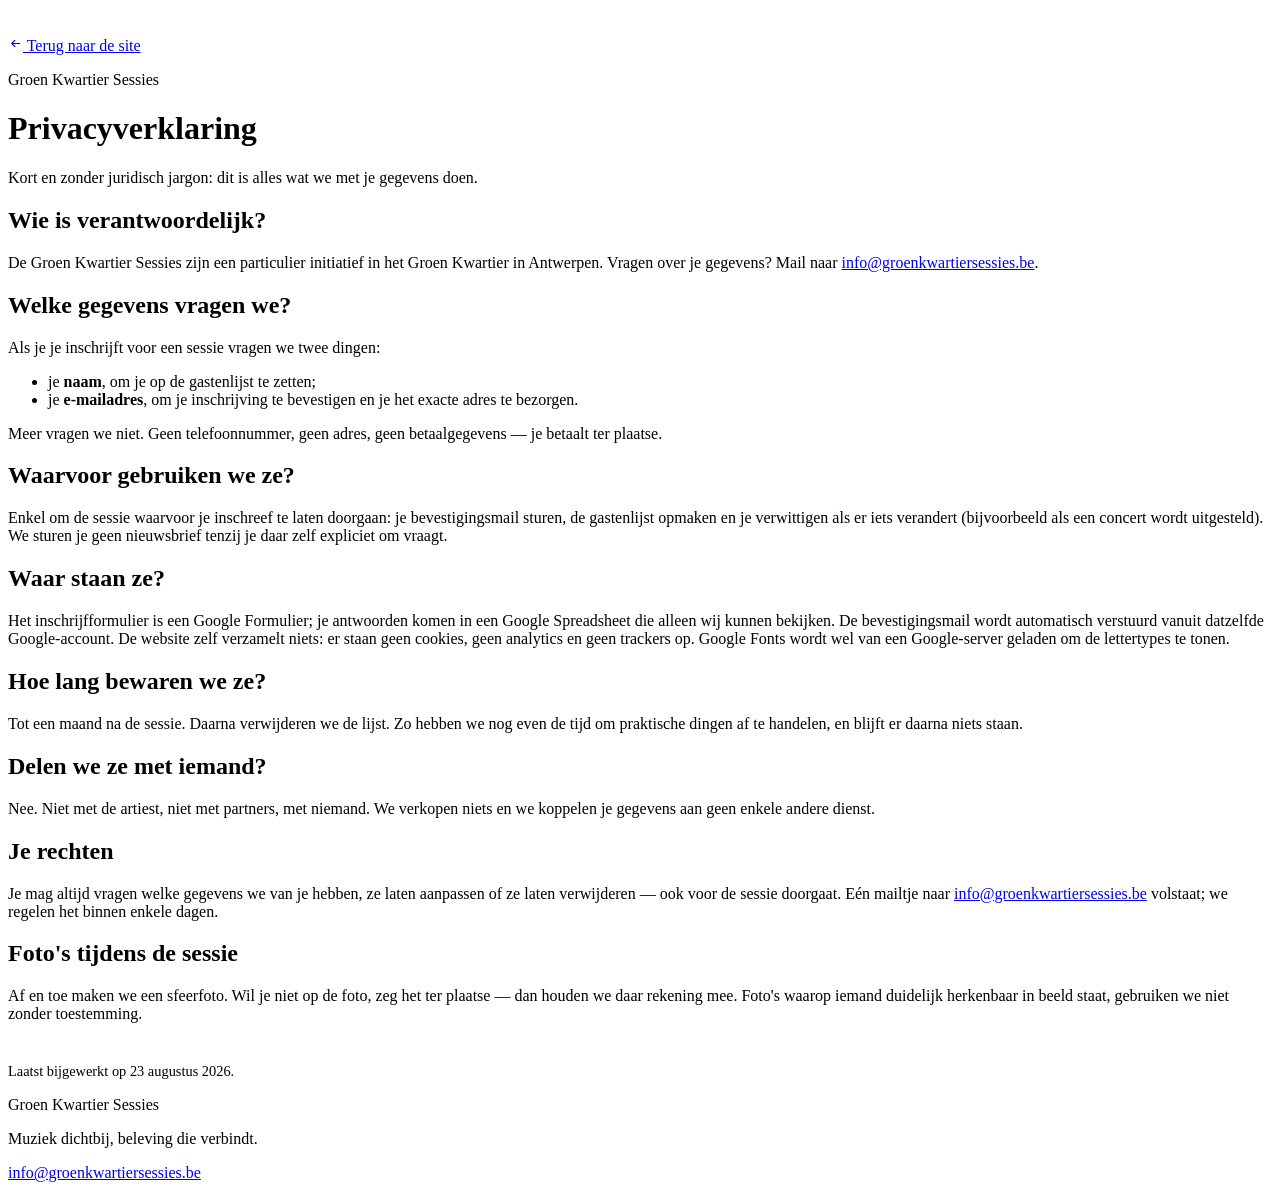
==== privacy.html @ 730a10f9 "Eerste versie van de site" ====
<!DOCTYPE html>
<html lang="nl">
<head>
<meta charset="utf-8">
<meta name="viewport" content="width=device-width, initial-scale=1">
<title>Privacyverklaring | Groen Kwartier Sessies</title>
<meta name="description" content="Hoe de Groen Kwartier Sessies met je gegevens omgaan: welke gegevens we vragen, waarvoor, hoe lang we ze bewaren en hoe je ze laat verwijderen.">
<meta name="robots" content="noindex, follow">
<link rel="canonical" href="https://groenkwartiersessies.be/privacy.html">
<meta name="theme-color" content="#41462F">
<link rel="icon" href="img/favicon.svg" type="image/svg+xml">
<link rel="apple-touch-icon" href="img/favicon.svg">
<link rel="preconnect" href="https://fonts.googleapis.com">
<link rel="preconnect" href="https://fonts.gstatic.com" crossorigin>
<link href="https://fonts.googleapis.com/css2?family=Cormorant+Garamond:ital,wght@0,400;0,600;1,400&family=Lato:wght@400;700&family=Petit+Formal+Script&display=swap" rel="stylesheet">
<link rel="stylesheet" href="css/stijl.css">
</head>
<body>

<div class="wrap" style="padding-top:1.75rem">
  <a class="knop knop--terug" href="index.html">
    <svg viewBox="0 0 24 24" width="15" height="15" fill="none" stroke="currentColor" stroke-width="1.8" aria-hidden="true">
      <path d="M19 12H6m0 0 5-5m-5 5 5 5" stroke-linecap="round" stroke-linejoin="round"/>
    </svg>
    Terug naar de site
  </a>
</div>

<header class="wrap event-kop">
  <p class="label">Groen Kwartier Sessies</p>
  <h1>Privacyverklaring</h1>
</header>

<main class="wrap tekstpagina">

  <p>Kort en zonder juridisch jargon: dit is alles wat we met je gegevens doen.</p>

  <h2>Wie is verantwoordelijk?</h2>
  <p>De Groen Kwartier Sessies zijn een particulier initiatief in het Groen Kwartier in Antwerpen.
    Vragen over je gegevens? Mail naar
    <a href="mailto:info@groenkwartiersessies.be">info@groenkwartiersessies.be</a>.</p>

  <h2>Welke gegevens vragen we?</h2>
  <p>Als je je inschrijft voor een sessie vragen we twee dingen:</p>
  <ul>
    <li>je <strong>naam</strong>, om je op de gastenlijst te zetten;</li>
    <li>je <strong>e-mailadres</strong>, om je inschrijving te bevestigen en je het exacte adres
      te bezorgen.</li>
  </ul>
  <p>Meer vragen we niet. Geen telefoonnummer, geen adres, geen betaalgegevens — je betaalt
    ter plaatse.</p>

  <h2>Waarvoor gebruiken we ze?</h2>
  <p>Enkel om de sessie waarvoor je inschreef te laten doorgaan: je bevestigingsmail sturen,
    de gastenlijst opmaken en je verwittigen als er iets verandert (bijvoorbeeld als een concert
    wordt uitgesteld). We sturen je geen nieuwsbrief tenzij je daar zelf expliciet om vraagt.</p>

  <h2>Waar staan ze?</h2>
  <p>Het inschrijfformulier is een Google Formulier; je antwoorden komen in een Google
    Spreadsheet die alleen wij kunnen bekijken. De bevestigingsmail wordt automatisch verstuurd
    vanuit datzelfde Google-account. De website zelf verzamelt niets: er staan geen cookies,
    geen analytics en geen trackers op. Google Fonts wordt wel van een Google-server geladen om
    de lettertypes te tonen.</p>

  <h2>Hoe lang bewaren we ze?</h2>
  <p>Tot een maand na de sessie. Daarna verwijderen we de lijst. Zo hebben we nog even de tijd om
    praktische dingen af te handelen, en blijft er daarna niets staan.</p>

  <h2>Delen we ze met iemand?</h2>
  <p>Nee. Niet met de artiest, niet met partners, met niemand. We verkopen niets en we koppelen
    je gegevens aan geen enkele andere dienst.</p>

  <h2>Je rechten</h2>
  <p>Je mag altijd vragen welke gegevens we van je hebben, ze laten aanpassen of ze laten
    verwijderen — ook voor de sessie doorgaat. Eén mailtje naar
    <a href="mailto:info@groenkwartiersessies.be">info@groenkwartiersessies.be</a> volstaat;
    we regelen het binnen enkele dagen.</p>

  <h2>Foto's tijdens de sessie</h2>
  <p>Af en toe maken we een sfeerfoto. Wil je niet op de foto, zeg het ter plaatse — dan houden
    we daar rekening mee. Foto's waarop iemand duidelijk herkenbaar in beeld staat, gebruiken we
    niet zonder toestemming.</p>

  <p style="margin-top:2.5rem;font-size:.9rem;color:var(--tekst-zacht)">
    Laatst bijgewerkt op 23 augustus 2026.</p>

</main>

<footer class="voet">
  <div class="wrap">
    <p class="voet-titel">Groen Kwartier Sessies</p>
    <p class="voet-slogan">Muziek dichtbij, beleving die verbindt.</p>
    <p><a href="mailto:info@groenkwartiersessies.be">info@groenkwartiersessies.be</a></p>
  </div>
</footer>

</body>
</html>
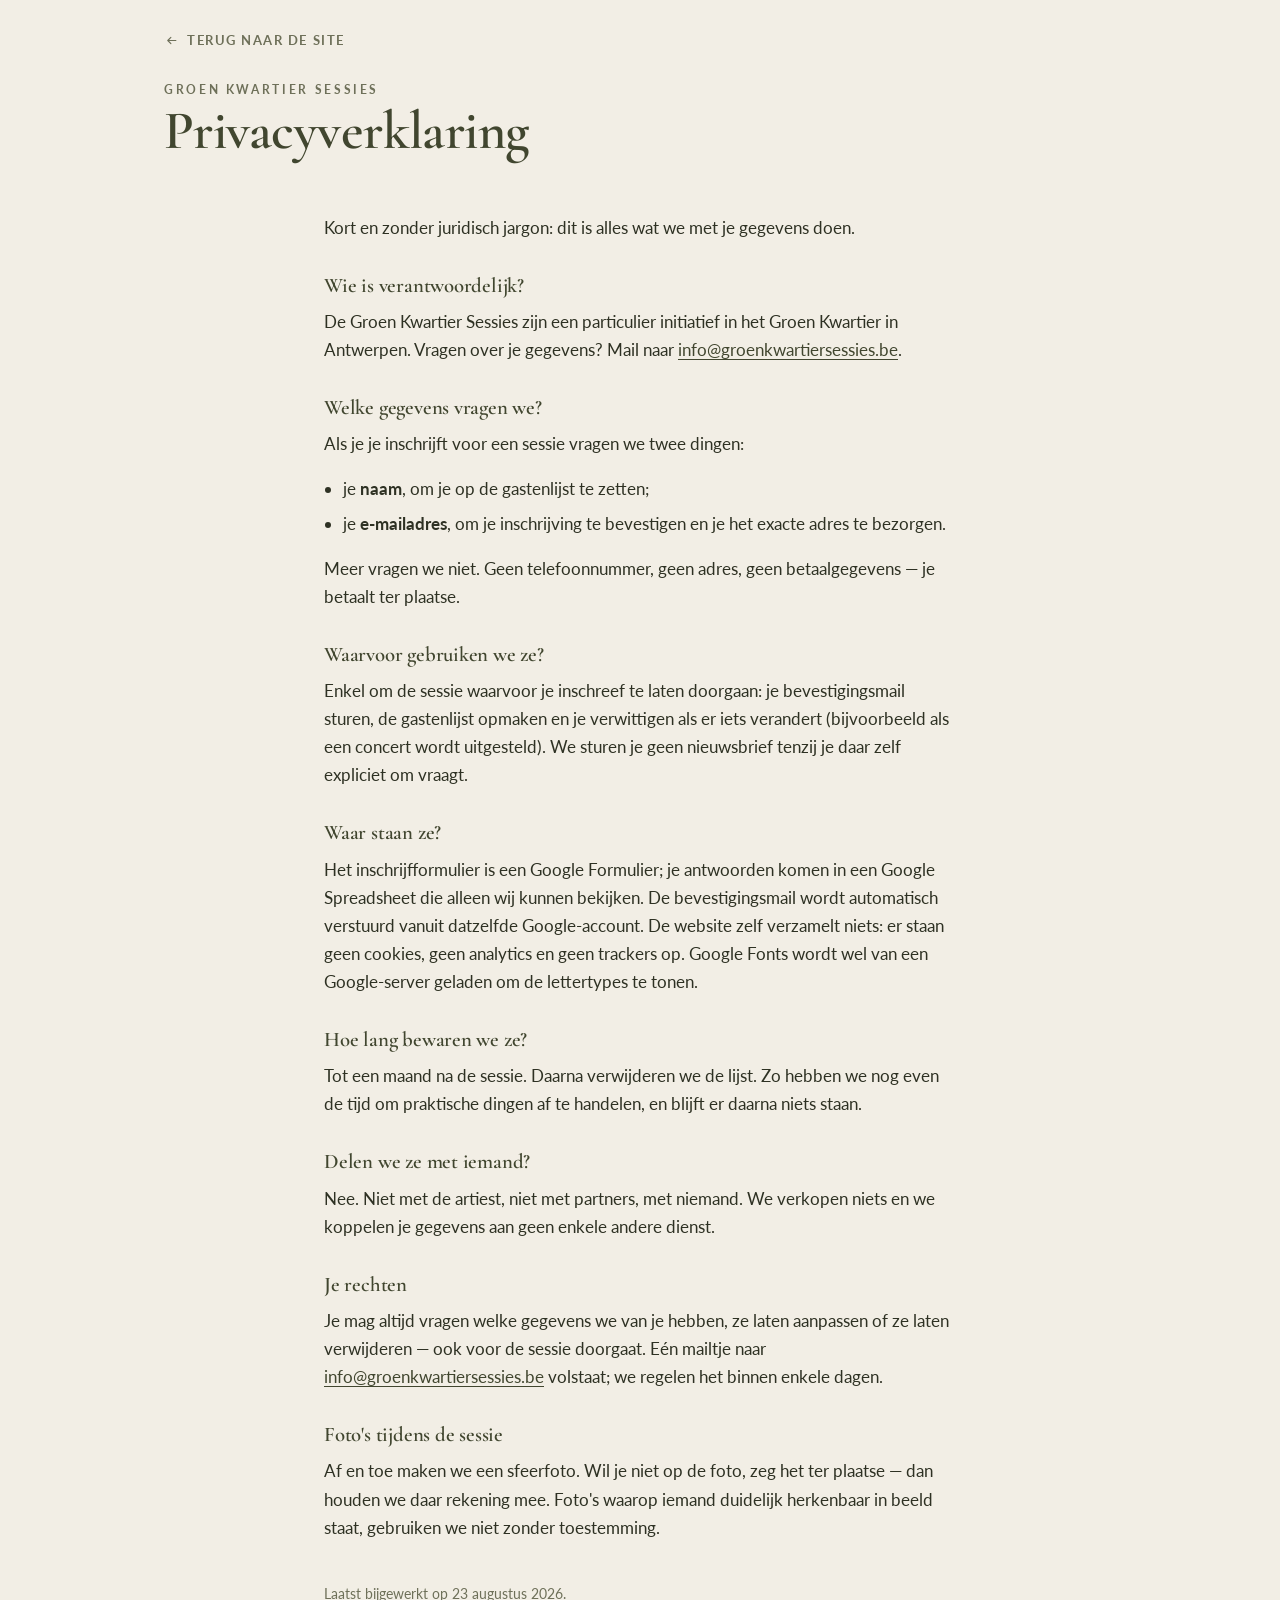
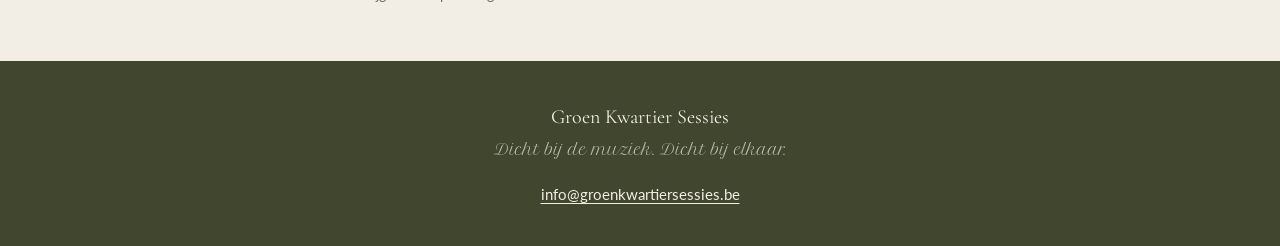
==== commit 9a6b0075: "Nieuwe baseline en herschreven intro" ====
--- a/privacy.html
+++ b/privacy.html
@@ -89,7 +89,7 @@
 <footer class="voet">
   <div class="wrap">
     <p class="voet-titel">Groen Kwartier Sessies</p>
-    <p class="voet-slogan">Muziek dichtbij, beleving die verbindt.</p>
+    <p class="voet-slogan">Dicht bij de muziek. Dicht bij elkaar.</p>
     <p><a href="mailto:info@groenkwartiersessies.be">info@groenkwartiersessies.be</a></p>
   </div>
 </footer>
--- a/css/stijl.css
+++ b/css/stijl.css
@@ -0,0 +1,526 @@
+/* ==========================================================================
+   Groen Kwartier Sessies — stijl.css
+   Eén stijlbestand voor de hele site. Kleuren en sfeer volgen de poster.
+   Mobiel eerst.
+   ========================================================================== */
+
+:root {
+  --groen-donker: #41462F;
+  --groen-mid:    #5A6142;
+  --creme:        #F2EEE5;
+  --zand:         #EAE0D6;
+  --beige:        #E2D2C3;
+  --tekst:        #2E3123;
+  --tekst-zacht:  #6E7059;
+  --wit:          #FBF9F4;
+
+  --serif:  "Cormorant Garamond", Georgia, "Times New Roman", serif;
+  --script: "Petit Formal Script", "Dancing Script", cursive;
+  --sans:   "Lato", -apple-system, BlinkMacSystemFont, "Segoe UI", Helvetica, Arial, sans-serif;
+
+  --radius:    14px;
+  --radius-s:  10px;
+  --maxbreed:  62rem;
+  --schaduw:   0 1px 2px rgba(65, 70, 47, .06), 0 8px 24px rgba(65, 70, 47, .07);
+}
+
+/* --- Basis ---------------------------------------------------------------- */
+
+*, *::before, *::after { box-sizing: border-box; }
+
+html { -webkit-text-size-adjust: 100%; scroll-behavior: smooth; }
+
+body {
+  margin: 0;
+  background: var(--creme);
+  color: var(--tekst);
+  font-family: var(--sans);
+  font-size: 1.0625rem;
+  line-height: 1.65;
+  font-weight: 400;
+  -webkit-font-smoothing: antialiased;
+}
+
+img { max-width: 100%; height: auto; display: block; }
+
+a { color: var(--groen-donker); text-decoration-thickness: 1px; text-underline-offset: 3px; }
+a:hover { color: var(--groen-mid); }
+
+h1, h2, h3 {
+  font-family: var(--serif);
+  color: var(--groen-donker);
+  font-weight: 600;
+  line-height: 1.15;
+  margin: 0 0 .5em;
+  letter-spacing: -0.01em;
+}
+
+h1 { font-size: clamp(2.1rem, 8vw, 3.4rem); }
+h2 { font-size: clamp(1.5rem, 5vw, 2rem); }
+h3 { font-size: 1.2rem; }
+
+p { margin: 0 0 1em; }
+
+.wrap {
+  width: 100%;
+  max-width: var(--maxbreed);
+  margin-inline: auto;
+  padding-inline: 1.25rem;
+}
+
+.visueel-verborgen {
+  position: absolute; width: 1px; height: 1px; padding: 0; margin: -1px;
+  overflow: hidden; clip: rect(0 0 0 0); white-space: nowrap; border: 0;
+}
+
+/* Klein label in kapitalen met ruime spatiëring — zoals op de poster */
+.label {
+  font-family: var(--sans);
+  font-size: .75rem;
+  font-weight: 700;
+  letter-spacing: .22em;
+  text-transform: uppercase;
+  color: var(--tekst-zacht);
+  margin: 0;
+}
+
+.script {
+  font-family: var(--script);
+  font-weight: 400;
+  color: var(--groen-mid);
+}
+
+/* --- Sitekop ------------------------------------------------------------- */
+
+.sitekop {
+  text-align: center;
+  padding: 2.75rem 0 1.5rem;
+}
+
+.sitekop .label { margin-bottom: .85rem; }
+
+.sitekop h1 { margin-bottom: .25rem; }
+
+.sitekop .ondertitel {
+  font-family: var(--serif);
+  font-size: clamp(1.05rem, 3.6vw, 1.35rem);
+  letter-spacing: .16em;
+  text-transform: uppercase;
+  color: var(--groen-mid);
+  margin: 0;
+}
+/* Volgt er nog een slogan onder de ondertitel, dan hoort daar ruimte tussen. */
+.sitekop .ondertitel + .slogan { margin-top: .9rem; }
+
+.sitekop .slogan {
+  font-family: var(--script);
+  font-size: clamp(1.25rem, 4.6vw, 1.7rem);
+  color: var(--groen-mid);
+  margin: 0;
+}
+
+.sierlijn {
+  border: 0;
+  height: 1px;
+  max-width: 12rem;
+  margin: 1.75rem auto;
+  background-image: linear-gradient(to right, transparent, var(--beige) 20%, var(--beige) 80%, transparent);
+}
+
+/* --- Blokken ------------------------------------------------------------- */
+
+section { padding-block: 1.5rem; }
+
+.intro {
+  max-width: 40rem;
+  margin-inline: auto;
+  text-align: center;
+  font-size: 1.09rem;
+}
+
+.kop-met-lijn {
+  display: flex;
+  align-items: center;
+  gap: 1rem;
+  margin-bottom: 1.5rem;
+}
+.kop-met-lijn h2 { margin: 0; white-space: nowrap; }
+.kop-met-lijn::after {
+  content: "";
+  flex: 1;
+  height: 1px;
+  background: var(--beige);
+}
+
+/* Donkergroene balk, zoals de "open bar"-balk op de poster */
+.balk {
+  background: var(--groen-donker);
+  color: var(--creme);
+  border-radius: var(--radius);
+  padding: 1.4rem 1.5rem;
+  text-align: center;
+}
+.balk .label { color: rgba(242, 238, 229, .72); }
+.balk .groot {
+  font-family: var(--script);
+  font-size: clamp(1.5rem, 6vw, 2.1rem);
+  margin: .35rem 0 0;
+  line-height: 1.2;
+}
+.balk .balk-iconen {
+  display: flex;
+  justify-content: center;
+  gap: 1.1rem;
+  margin-top: .9rem;
+  color: rgba(242, 238, 229, .8);
+}
+.balk .balk-iconen svg { width: 22px; height: 22px; }
+
+/* --- Sessiekaarten ------------------------------------------------------- */
+
+.sessies { display: grid; gap: 1.25rem; }
+
+.sessie {
+  background: var(--zand);
+  border-radius: var(--radius);
+  box-shadow: var(--schaduw);
+  overflow: hidden;
+  display: grid;
+  grid-template-columns: 1fr;
+}
+
+.sessie-foto {
+  aspect-ratio: 1 / 1;
+  overflow: hidden;
+  background: var(--beige);
+}
+.sessie-foto img { width: 100%; height: 100%; object-fit: cover; }
+
+.sessie-inhoud { padding: 1.5rem; }
+
+.sessie h3 {
+  font-size: clamp(1.6rem, 6vw, 2.1rem);
+  margin-bottom: .1rem;
+}
+.sessie .sessie-tussentitel {
+  font-family: var(--serif);
+  font-style: italic;
+  font-size: 1.1rem;
+  color: var(--tekst-zacht);
+  margin: 0 0 1rem;
+}
+
+.badge {
+  display: inline-block;
+  font-family: var(--sans);
+  font-size: .68rem;
+  font-weight: 700;
+  letter-spacing: .18em;
+  text-transform: uppercase;
+  padding: .3rem .65rem;
+  border-radius: 999px;
+  background: var(--groen-donker);
+  color: var(--creme);
+  vertical-align: middle;
+}
+.badge--volzet { background: #8A5A46; }
+
+/* --- Detailrij met lijn-iconen ------------------------------------------- */
+
+.details {
+  list-style: none;
+  margin: 0 0 1.5rem;
+  padding: 0;
+  display: grid;
+  gap: .9rem;
+}
+
+.details li {
+  display: flex;
+  align-items: flex-start;
+  gap: .75rem;
+}
+
+.details svg {
+  flex: none;
+  width: 26px;
+  height: 26px;
+  margin-top: .1rem;
+  color: var(--groen-mid);
+}
+
+.details .dt {
+  display: block;
+  font-size: .7rem;
+  font-weight: 700;
+  letter-spacing: .18em;
+  text-transform: uppercase;
+  color: var(--tekst-zacht);
+}
+.details .dd {
+  display: block;
+  font-family: var(--serif);
+  font-size: 1.15rem;
+  color: var(--groen-donker);
+  line-height: 1.3;
+}
+
+/* Variant op de eventpagina: kaartjes naast elkaar, gescheiden door lijntjes */
+.details--rij {
+  gap: 0;
+  background: var(--zand);
+  border-radius: var(--radius);
+  padding: .5rem;
+}
+.details--rij li {
+  padding: .95rem 1rem;
+  border-bottom: 1px solid var(--beige);
+}
+.details--rij li:last-child { border-bottom: 0; }
+
+/* --- Knoppen ------------------------------------------------------------- */
+
+.knop {
+  display: inline-flex;
+  align-items: center;
+  gap: .5rem;
+  background: var(--groen-donker);
+  color: var(--creme);
+  font-family: var(--sans);
+  font-size: .8rem;
+  font-weight: 700;
+  letter-spacing: .14em;
+  text-transform: uppercase;
+  text-decoration: none;
+  padding: .95rem 1.5rem;
+  border-radius: 999px;
+  border: 1px solid var(--groen-donker);
+  transition: background .15s ease, color .15s ease;
+}
+.knop:hover, .knop:focus-visible { background: var(--groen-mid); color: var(--creme); }
+
+.knop--uit {
+  background: transparent;
+  color: var(--tekst-zacht);
+  border-color: var(--beige);
+  cursor: not-allowed;
+  pointer-events: none;
+}
+
+.knop--terug {
+  background: none;
+  border: 0;
+  color: var(--tekst-zacht);
+  padding: 0;
+  letter-spacing: .12em;
+}
+.knop--terug:hover { color: var(--groen-donker); background: none; }
+
+:focus-visible { outline: 2px solid var(--groen-mid); outline-offset: 3px; }
+
+/* --- Praktisch-blokken --------------------------------------------------- */
+
+.praktisch { display: grid; gap: 1rem; }
+
+.praktisch article {
+  background: var(--wit);
+  border: 1px solid var(--beige);
+  border-radius: var(--radius-s);
+  padding: 1.25rem;
+}
+.praktisch h3 { font-size: 1.05rem; margin-bottom: .35rem; }
+.praktisch p { margin: 0; font-size: .97rem; }
+
+.lege-agenda {
+  background: var(--zand);
+  border-radius: var(--radius);
+  padding: 2.5rem 1.5rem;
+  text-align: center;
+  font-family: var(--serif);
+  font-size: 1.2rem;
+  color: var(--groen-donker);
+}
+
+/* --- Eventpagina --------------------------------------------------------- */
+
+.event-kop { padding-top: 1.5rem; }
+
+.event-kop .datumregel {
+  font-family: var(--serif);
+  font-size: clamp(1.05rem, 4vw, 1.3rem);
+  color: var(--groen-mid);
+  margin: 0;
+}
+
+.artiestfoto {
+  border-radius: var(--radius);
+  overflow: hidden;
+  box-shadow: var(--schaduw);
+  margin-bottom: .6rem;
+}
+figure { margin: 0 0 2rem; }
+figcaption {
+  font-size: .8rem;
+  color: var(--tekst-zacht);
+  text-align: right;
+}
+
+/* Sfeerbeeld op de homepage. De bronfoto is 800px breed, dus niet groter
+   tonen dan dat — anders wordt ze zichtbaar zacht. */
+.sfeerbeeld {
+  max-width: 50rem;
+  margin: 1.5rem auto 0;
+}
+.sfeerbeeld img {
+  width: 100%;
+  border-radius: var(--radius);
+  box-shadow: var(--schaduw);
+}
+.sfeerbeeld figcaption {
+  max-width: none;
+  text-align: center;
+  margin-top: .7rem;
+  font-family: var(--sans);
+  font-size: .7rem;
+  font-weight: 700;
+  letter-spacing: .2em;
+  text-transform: uppercase;
+  color: var(--tekst-zacht);
+}
+
+.bio { max-width: 40rem; }
+.bio .citaat {
+  font-family: var(--serif);
+  font-style: italic;
+  font-size: 1.25rem;
+  color: var(--groen-donker);
+  border-left: 2px solid var(--beige);
+  padding-left: 1.1rem;
+  margin: 1.5rem 0;
+}
+
+/* Inschrijfblok */
+.inschrijven {
+  background: var(--zand);
+  border-radius: var(--radius);
+  padding: 1.5rem 1.25rem;
+}
+.inschrijven .aanwijzing {
+  font-size: .97rem;
+  color: var(--tekst-zacht);
+  margin-bottom: 1rem;
+}
+.inschrijven iframe {
+  width: 100%;
+  min-height: 760px;
+  border: 0;
+  border-radius: var(--radius-s);
+  background: var(--creme);
+  display: block;
+}
+.privacyregel {
+  font-size: .85rem;
+  color: var(--tekst-zacht);
+  margin: 1rem 0 0;
+}
+
+.volzet-blok {
+  background: var(--zand);
+  border-radius: var(--radius);
+  padding: 2.5rem 1.5rem;
+  text-align: center;
+}
+.volzet-blok h3 { font-size: 1.5rem; }
+.volzet-blok p:last-child { margin-bottom: 0; }
+
+/* Plek die nog ingevuld moet worden — valt op tijdens het bouwen,
+   maar blijft leesbaar mocht ze per ongeluk live gaan. */
+.invullen {
+  background: #F6E7C9;
+  border-bottom: 2px dotted #B08947;
+  padding: 0 .25em;
+  border-radius: 3px;
+}
+
+/* --- Voettekst ----------------------------------------------------------- */
+
+.voet {
+  background: var(--groen-donker);
+  color: rgba(242, 238, 229, .85);
+  margin-top: 3.5rem;
+  padding: 2.5rem 0;
+  text-align: center;
+  font-size: .92rem;
+}
+.voet a { color: var(--creme); }
+.voet .voet-titel {
+  font-family: var(--serif);
+  font-size: 1.25rem;
+  color: var(--creme);
+  margin-bottom: .2rem;
+}
+.voet .voet-slogan {
+  font-family: var(--script);
+  color: rgba(242, 238, 229, .7);
+  margin-bottom: 1.25rem;
+}
+/* Staat er geen slogan onder de titel (homepage), dan neemt het volgende
+   blokje die ruimte over. */
+.voet .voet-titel + p:not(.voet-slogan) { margin-top: 1.05rem; }
+.voet p:last-child { margin-bottom: 0; }
+
+/* --- Tekstpagina (privacy) ---------------------------------------------- */
+
+.tekstpagina { max-width: 42rem; margin-inline: auto; padding-top: 1.5rem; }
+.tekstpagina h2 { font-size: 1.3rem; margin-top: 2rem; }
+.tekstpagina ul { padding-left: 1.2rem; }
+.tekstpagina li { margin-bottom: .4rem; }
+
+/* --- Vanaf tablet ------------------------------------------------------- */
+
+@media (min-width: 40rem) {
+  section { padding-block: 2.25rem; }
+
+  .sessie { grid-template-columns: 15rem 1fr; align-items: stretch; }
+  .sessie-foto { aspect-ratio: auto; height: 100%; min-height: 15rem; }
+  .sessie-inhoud { padding: 2rem; }
+
+  .details { grid-template-columns: repeat(2, minmax(0, 1fr)); gap: 1.1rem 1.5rem; }
+
+  .details--rij {
+    grid-template-columns: repeat(4, minmax(0, 1fr));
+    gap: 0;
+    padding: .75rem .5rem;
+  }
+  .details--rij li {
+    border-bottom: 0;
+    border-right: 1px solid var(--beige);
+    flex-direction: column;
+    align-items: center;
+    text-align: center;
+    gap: .5rem;
+  }
+  .details--rij li:last-child { border-right: 0; }
+
+  .praktisch { grid-template-columns: repeat(3, minmax(0, 1fr)); }
+
+  .inschrijven { padding: 2rem; }
+
+  /* De artiestfoto is vierkant; op een breed scherm zou ze anders de hele
+     eerste schermvulling opeisen. */
+  figure { margin-bottom: 2.5rem; }
+  .artiestfoto { max-width: 34rem; margin-inline: auto; }
+  figcaption { max-width: 34rem; margin-inline: auto; }
+}
+
+@media (min-width: 56rem) {
+  .sitekop { padding-top: 4rem; }
+}
+
+/* --- Afdrukken ---------------------------------------------------------- */
+
+@media print {
+  body { background: #fff; }
+  .knop, .inschrijven iframe { display: none; }
+  .voet { background: none; color: #333; }
+}
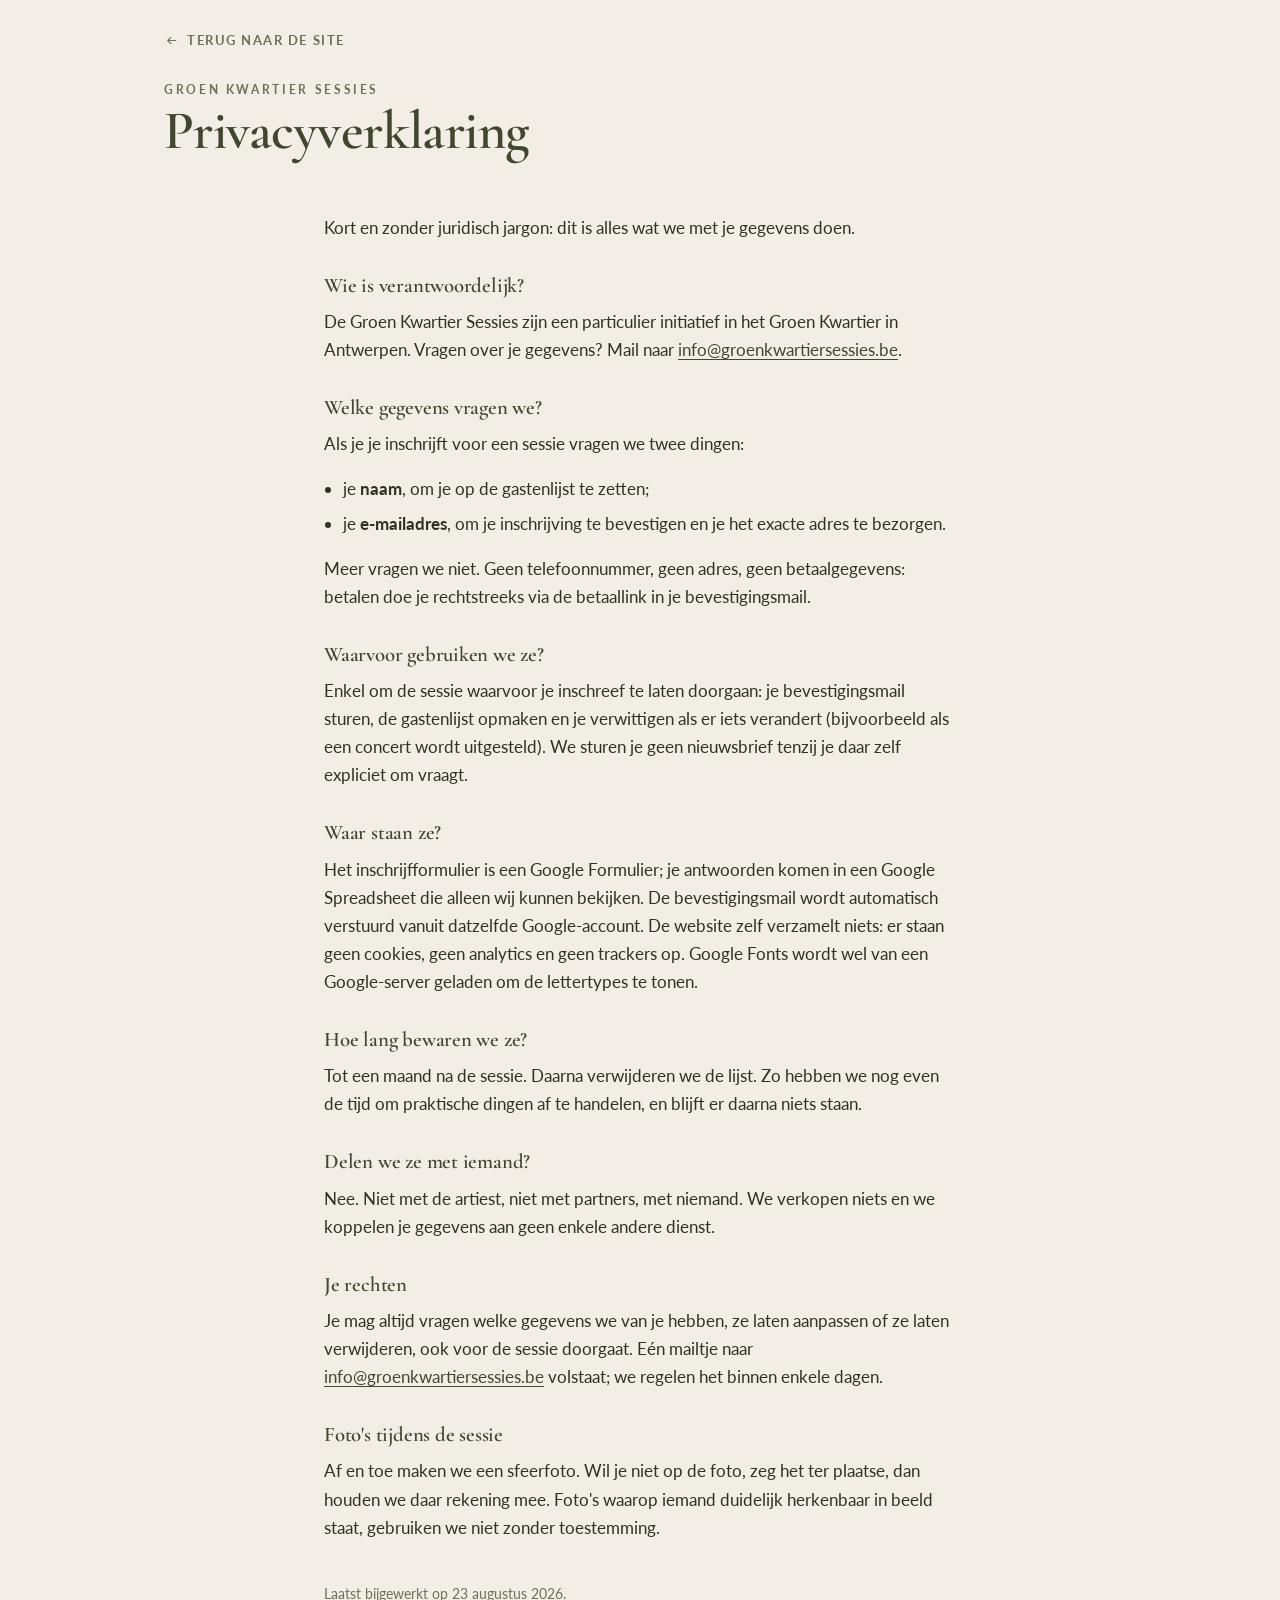
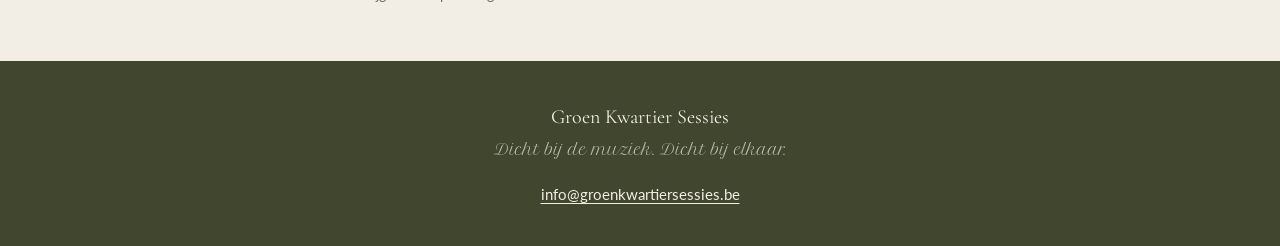
==== commit 25ee0ca3: "Gedachtestreepjes weg; privacypagina zei nog "ter plaatse betalen"" ====
--- a/privacy.html
+++ b/privacy.html
@@ -47,8 +47,8 @@
     <li>je <strong>e-mailadres</strong>, om je inschrijving te bevestigen en je het exacte adres
       te bezorgen.</li>
   </ul>
-  <p>Meer vragen we niet. Geen telefoonnummer, geen adres, geen betaalgegevens — je betaalt
-    ter plaatse.</p>
+  <p>Meer vragen we niet. Geen telefoonnummer, geen adres, geen betaalgegevens: betalen doe je
+    rechtstreeks via de betaallink in je bevestigingsmail.</p>
 
   <h2>Waarvoor gebruiken we ze?</h2>
   <p>Enkel om de sessie waarvoor je inschreef te laten doorgaan: je bevestigingsmail sturen,
@@ -72,12 +72,12 @@
 
   <h2>Je rechten</h2>
   <p>Je mag altijd vragen welke gegevens we van je hebben, ze laten aanpassen of ze laten
-    verwijderen — ook voor de sessie doorgaat. Eén mailtje naar
+    verwijderen, ook voor de sessie doorgaat. Eén mailtje naar
     <a href="mailto:info@groenkwartiersessies.be">info@groenkwartiersessies.be</a> volstaat;
     we regelen het binnen enkele dagen.</p>
 
   <h2>Foto's tijdens de sessie</h2>
-  <p>Af en toe maken we een sfeerfoto. Wil je niet op de foto, zeg het ter plaatse — dan houden
+  <p>Af en toe maken we een sfeerfoto. Wil je niet op de foto, zeg het ter plaatse, dan houden
     we daar rekening mee. Foto's waarop iemand duidelijk herkenbaar in beeld staat, gebruiken we
     niet zonder toestemming.</p>
 
--- a/css/stijl.css
+++ b/css/stijl.css
@@ -398,6 +398,16 @@
   padding-left: 1.1rem;
   margin: 1.5rem 0;
 }
+.bio .citaat .citaat-bron {
+  display: block;
+  margin-top: .7rem;
+  font-family: var(--sans);
+  font-style: normal;
+  font-size: .82rem;
+  letter-spacing: .02em;
+  color: var(--tekst-zacht);
+}
+.bio .citaat cite { font-style: italic; }
 
 /* Inschrijfblok */
 .inschrijven {
